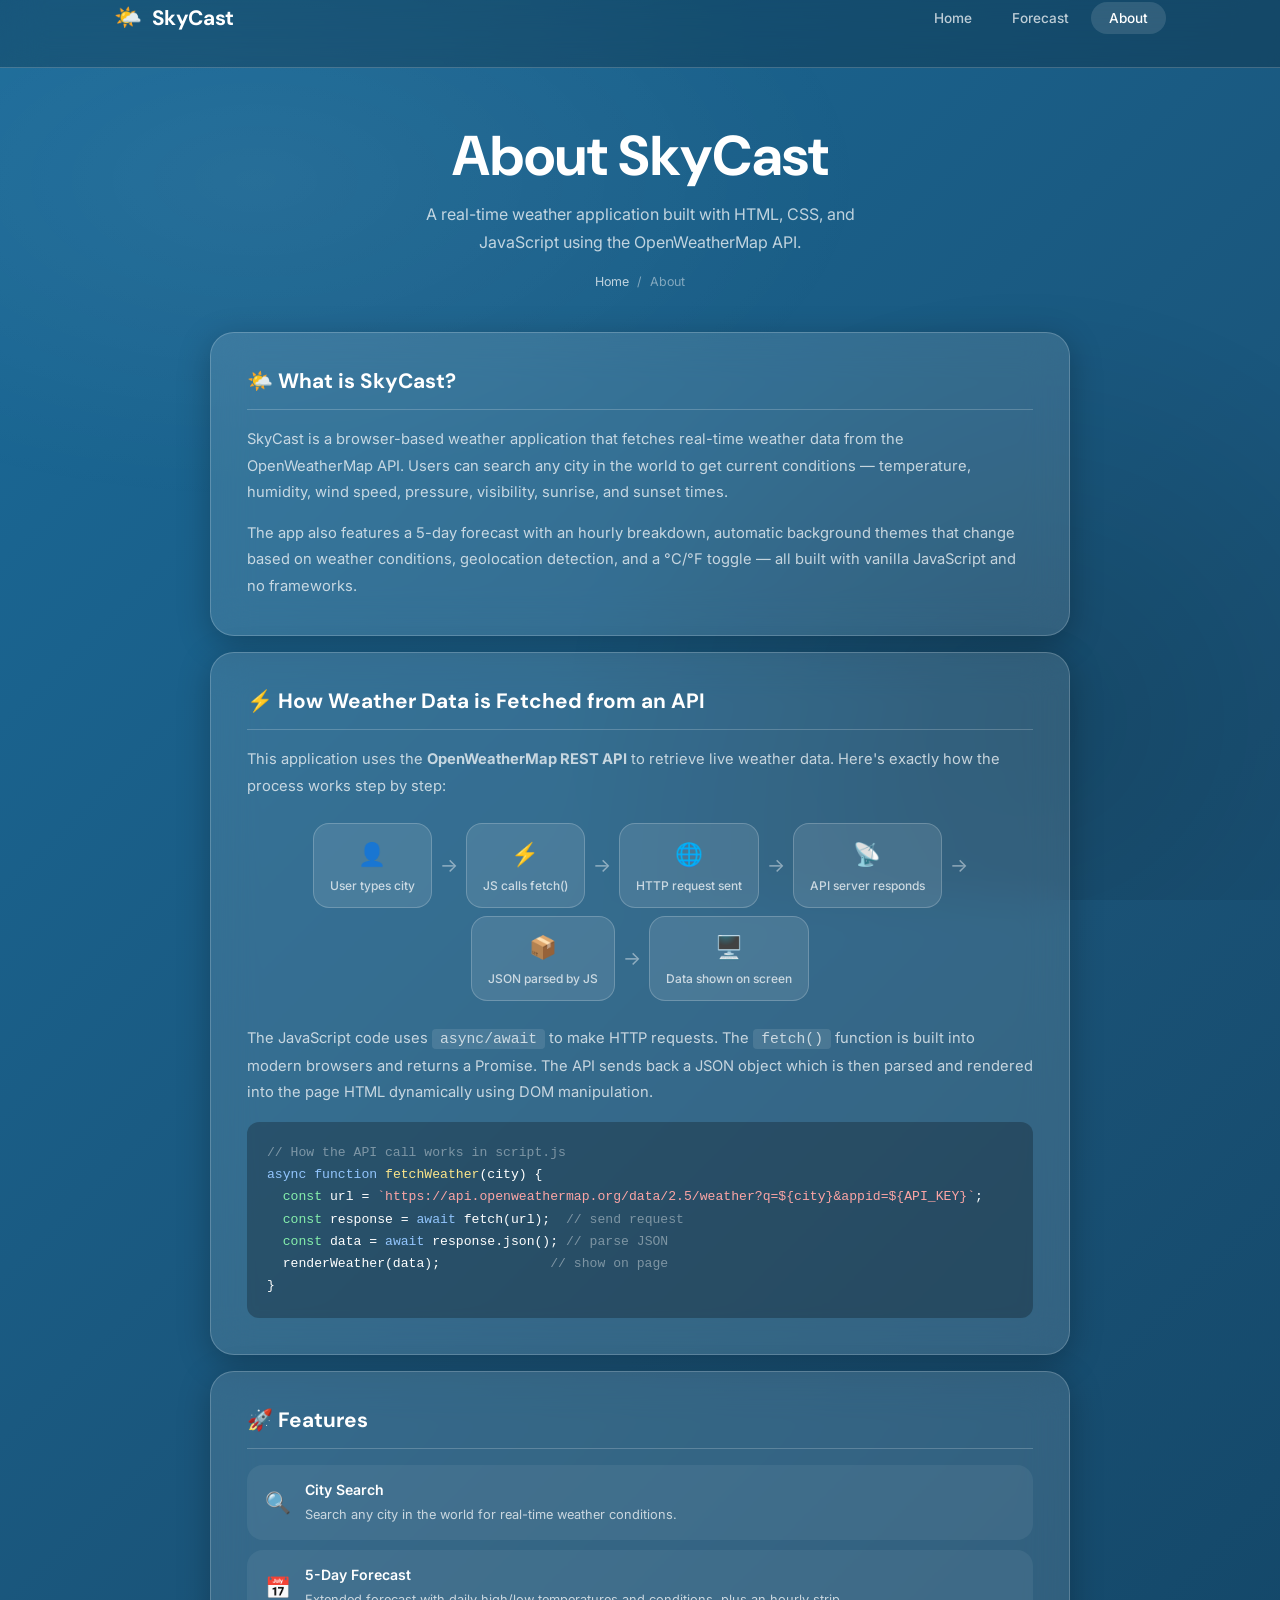
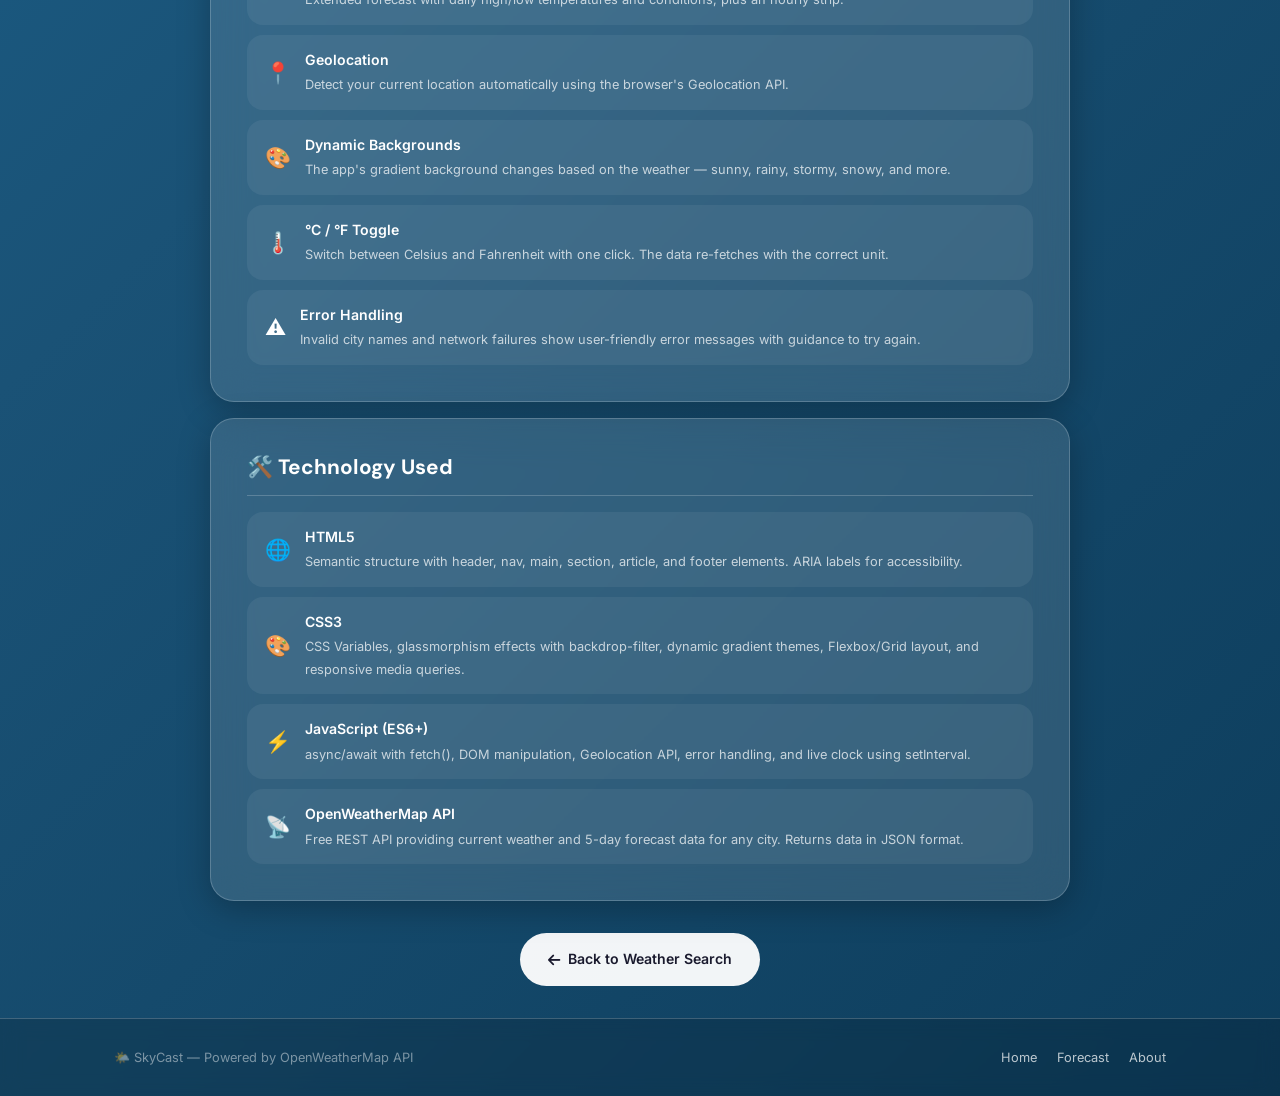
==== about.html @ 4e1eb20d "Add complete Weather App project with API integration Add complete Weather App project with API inte" ====
<!DOCTYPE html>
<html lang="en">
<head>
  <meta charset="UTF-8" /><meta name="viewport" content="width=device-width, initial-scale=1.0" />
  <title>About — SkyCast</title>
  <link rel="preconnect" href="https://fonts.googleapis.com" /><link rel="preconnect" href="https://fonts.gstatic.com" crossorigin />
  <link href="https://fonts.googleapis.com/css2?family=DM+Sans:wght@300;400;500;600;700&family=Inter:wght@300;400;500;600&display=swap" rel="stylesheet" />
  <link rel="stylesheet" href="https://cdnjs.cloudflare.com/ajax/libs/font-awesome/6.5.0/css/all.min.css" />
  <link rel="stylesheet" href="css/style.css" />
</head>
<body>
  <nav class="navbar">
    <div class="container-wide"><div class="nav-inner">
      <a href="index.html" class="nav-logo"><span class="nav-logo-icon">🌤️</span> SkyCast</a>
      <ul class="nav-links">
        <li><a href="index.html">Home</a></li>
        <li><a href="forecast.html">Forecast</a></li>
        <li><a href="about.html" class="active">About</a></li>
      </ul>
      <div class="hamburger" id="hamburger" onclick="toggleMenu()"><span></span><span></span><span></span></div>
    </div></div>
  </nav>
  <div class="mobile-menu" id="mobileMenu">
    <a href="index.html" onclick="toggleMenu()">Home</a>
    <a href="forecast.html" onclick="toggleMenu()">Forecast</a>
    <a href="about.html" class="active" onclick="toggleMenu()">About</a>
  </div>

  <main>
    <div class="container">

      <header class="page-header">
        <h1>About SkyCast</h1>
        <p>A real-time weather application built with HTML, CSS, and JavaScript using the OpenWeatherMap API.</p>
        <nav class="breadcrumb">
          <a href="index.html">Home</a><span>/</span><span>About</span>
        </nav>
      </header>

      <!-- What is SkyCast -->
      <article class="about-card glass">
        <h2>🌤️ What is SkyCast?</h2>
        <p>SkyCast is a browser-based weather application that fetches real-time weather data from the OpenWeatherMap API. Users can search any city in the world to get current conditions — temperature, humidity, wind speed, pressure, visibility, sunrise, and sunset times.</p>
        <p>The app also features a 5-day forecast with an hourly breakdown, automatic background themes that change based on weather conditions, geolocation detection, and a °C/°F toggle — all built with vanilla JavaScript and no frameworks.</p>
      </article>

      <!-- How the API works -->
      <article class="about-card glass">
        <h2>⚡ How Weather Data is Fetched from an API</h2>
        <p>This application uses the <strong>OpenWeatherMap REST API</strong> to retrieve live weather data. Here's exactly how the process works step by step:</p>

        <!-- Visual API flow -->
        <div class="api-flow">
          <div class="flow-step">
            <span class="flow-step-icon">👤</span>
            <span class="flow-step-label">User types city</span>
          </div>
          <span class="flow-arrow">→</span>
          <div class="flow-step">
            <span class="flow-step-icon">⚡</span>
            <span class="flow-step-label">JS calls fetch()</span>
          </div>
          <span class="flow-arrow">→</span>
          <div class="flow-step">
            <span class="flow-step-icon">🌐</span>
            <span class="flow-step-label">HTTP request sent</span>
          </div>
          <span class="flow-arrow">→</span>
          <div class="flow-step">
            <span class="flow-step-icon">📡</span>
            <span class="flow-step-label">API server responds</span>
          </div>
          <span class="flow-arrow">→</span>
          <div class="flow-step">
            <span class="flow-step-icon">📦</span>
            <span class="flow-step-label">JSON parsed by JS</span>
          </div>
          <span class="flow-arrow">→</span>
          <div class="flow-step">
            <span class="flow-step-icon">🖥️</span>
            <span class="flow-step-label">Data shown on screen</span>
          </div>
        </div>

        <p>The JavaScript code uses <code style="background:rgba(255,255,255,0.1);padding:2px 8px;border-radius:4px;font-family:monospace;">async/await</code> to make HTTP requests. The <code style="background:rgba(255,255,255,0.1);padding:2px 8px;border-radius:4px;font-family:monospace;">fetch()</code> function is built into modern browsers and returns a Promise. The API sends back a JSON object which is then parsed and rendered into the page HTML dynamically using DOM manipulation.</p>

        <!-- Code example -->
        <div style="background:rgba(0,0,0,0.25);border-radius:12px;padding:20px;margin-top:16px;font-family:monospace;font-size:0.82rem;line-height:1.7;overflow-x:auto;">
          <span style="color:rgba(255,255,255,0.4);">// How the API call works in script.js</span><br/>
          <span style="color:#93c5fd;">async function</span> <span style="color:#fde68a;">fetchWeather</span>(city) {<br/>
          &nbsp;&nbsp;<span style="color:#86efac;">const</span> url = <span style="color:#fca5a5;">`https://api.openweathermap.org/data/2.5/weather?q=${city}&appid=${API_KEY}`</span>;<br/>
          &nbsp;&nbsp;<span style="color:#86efac;">const</span> response = <span style="color:#93c5fd;">await</span> fetch(url);&nbsp;&nbsp;<span style="color:rgba(255,255,255,0.4);">// send request</span><br/>
          &nbsp;&nbsp;<span style="color:#86efac;">const</span> data = <span style="color:#93c5fd;">await</span> response.json();&nbsp;<span style="color:rgba(255,255,255,0.4);">// parse JSON</span><br/>
          &nbsp;&nbsp;renderWeather(data);&nbsp;&nbsp;&nbsp;&nbsp;&nbsp;&nbsp;&nbsp;&nbsp;&nbsp;&nbsp;&nbsp;&nbsp;&nbsp;&nbsp;<span style="color:rgba(255,255,255,0.4);">// show on page</span><br/>
          }
        </div>
      </article>

      <!-- Features -->
      <article class="about-card glass">
        <h2>🚀 Features</h2>
        <div class="tech-list">
          <div class="tech-item">
            <span class="tech-item-icon">🔍</span>
            <div>
              <span class="tech-item-name">City Search</span>
              <span class="tech-item-desc">Search any city in the world for real-time weather conditions.</span>
            </div>
          </div>
          <div class="tech-item">
            <span class="tech-item-icon">📅</span>
            <div>
              <span class="tech-item-name">5-Day Forecast</span>
              <span class="tech-item-desc">Extended forecast with daily high/low temperatures and conditions, plus an hourly strip.</span>
            </div>
          </div>
          <div class="tech-item">
            <span class="tech-item-icon">📍</span>
            <div>
              <span class="tech-item-name">Geolocation</span>
              <span class="tech-item-desc">Detect your current location automatically using the browser's Geolocation API.</span>
            </div>
          </div>
          <div class="tech-item">
            <span class="tech-item-icon">🎨</span>
            <div>
              <span class="tech-item-name">Dynamic Backgrounds</span>
              <span class="tech-item-desc">The app's gradient background changes based on the weather — sunny, rainy, stormy, snowy, and more.</span>
            </div>
          </div>
          <div class="tech-item">
            <span class="tech-item-icon">🌡️</span>
            <div>
              <span class="tech-item-name">°C / °F Toggle</span>
              <span class="tech-item-desc">Switch between Celsius and Fahrenheit with one click. The data re-fetches with the correct unit.</span>
            </div>
          </div>
          <div class="tech-item">
            <span class="tech-item-icon">⚠️</span>
            <div>
              <span class="tech-item-name">Error Handling</span>
              <span class="tech-item-desc">Invalid city names and network failures show user-friendly error messages with guidance to try again.</span>
            </div>
          </div>
        </div>
      </article>

      <!-- Tech stack -->
      <article class="about-card glass">
        <h2>🛠️ Technology Used</h2>
        <div class="tech-list">
          <div class="tech-item">
            <span class="tech-item-icon">🌐</span>
            <div>
              <span class="tech-item-name">HTML5</span>
              <span class="tech-item-desc">Semantic structure with header, nav, main, section, article, and footer elements. ARIA labels for accessibility.</span>
            </div>
          </div>
          <div class="tech-item">
            <span class="tech-item-icon">🎨</span>
            <div>
              <span class="tech-item-name">CSS3</span>
              <span class="tech-item-desc">CSS Variables, glassmorphism effects with backdrop-filter, dynamic gradient themes, Flexbox/Grid layout, and responsive media queries.</span>
            </div>
          </div>
          <div class="tech-item">
            <span class="tech-item-icon">⚡</span>
            <div>
              <span class="tech-item-name">JavaScript (ES6+)</span>
              <span class="tech-item-desc">async/await with fetch(), DOM manipulation, Geolocation API, error handling, and live clock using setInterval.</span>
            </div>
          </div>
          <div class="tech-item">
            <span class="tech-item-icon">📡</span>
            <div>
              <span class="tech-item-name">OpenWeatherMap API</span>
              <span class="tech-item-desc">Free REST API providing current weather and 5-day forecast data for any city. Returns data in JSON format.</span>
            </div>
          </div>
        </div>
      </article>

      <div style="text-align:center; padding:16px 0 32px;">
        <a href="index.html" class="btn-search" style="display:inline-flex; text-decoration:none;">
          <i class="fas fa-arrow-left"></i> Back to Weather Search
        </a>
      </div>

    </div>
  </main>

  <footer>
    <div class="container-wide">
      <div class="footer-inner">
        <p>🌤️ SkyCast — Powered by OpenWeatherMap API</p>
        <div class="footer-links">
          <a href="index.html">Home</a><a href="forecast.html">Forecast</a><a href="about.html">About</a>
        </div>
      </div>
    </div>
  </footer>
  <script src="js/script.js"></script>
</body>
</html>
---- css/style.css ----
/* ============================================
   SKYCAST — Weather App Stylesheet
   Technology: HTML5 & CSS3
   Design: Dynamic glassmorphism —
           background shifts by weather condition
   ============================================ */

/* Google Fonts */
@import url('https://fonts.googleapis.com/css2?family=Inter:wght@300;400;500;600&family=Clash+Display:wght@500;600;700&display=swap');
/* Fallback if Clash Display isn't available */
@import url('https://fonts.googleapis.com/css2?family=DM+Sans:wght@300;400;500;600;700&family=Inter:wght@300;400;500;600&display=swap');

/* ============================================
   CSS Variables — Default (Clear / Day)
   ============================================ */
:root {
  /* Background gradient — changes per weather */
  --bg-from:  #1a6b9a;
  --bg-to:    #0d3d5c;
  --bg-mid:   #1a5276;

  /* Glass card surfaces */
  --glass-bg:      rgba(255,255,255,0.12);
  --glass-bg-2:    rgba(255,255,255,0.08);
  --glass-border:  rgba(255,255,255,0.2);
  --glass-shadow:  rgba(0,0,0,0.25);

  /* Text */
  --text:          #ffffff;
  --text-muted:    rgba(255,255,255,0.72);
  --text-dim:      rgba(255,255,255,0.45);

  /* Accent */
  --accent:        rgba(255,255,255,0.9);

  /* Fonts */
  --font-display: 'DM Sans', sans-serif;
  --font-body:    'Inter', sans-serif;

  /* Layout */
  --radius-sm:  8px;
  --radius-md:  16px;
  --radius-lg:  24px;
  --radius-xl:  32px;
  --transition: 0.4s ease;
  --nav-height: 68px;
  --container:  900px;
}

/* ============================================
   WEATHER CONDITION THEMES
   Applied to <body> via JavaScript
   ============================================ */

/* Sunny / Clear Day */
body.weather-clear-day {
  --bg-from: #f7971e;
  --bg-mid:  #e8650a;
  --bg-to:   #c0392b;
}

/* Clear Night */
body.weather-clear-night {
  --bg-from: #1a1a2e;
  --bg-mid:  #16213e;
  --bg-to:   #0f3460;
}

/* Cloudy / Overcast */
body.weather-clouds {
  --bg-from: #4a5568;
  --bg-mid:  #374151;
  --bg-to:   #1f2937;
}

/* Rainy / Drizzle */
body.weather-rain {
  --bg-from: #1e3c72;
  --bg-mid:  #2a5298;
  --bg-to:   #0d2137;
}

/* Thunderstorm */
body.weather-thunderstorm {
  --bg-from: #1a1a2e;
  --bg-mid:  #2d1b69;
  --bg-to:   #0a0a14;
}

/* Snow */
body.weather-snow {
  --bg-from: #8ec5fc;
  --bg-mid:  #a8d8f0;
  --bg-to:   #5a9fd4;
}

/* Haze / Mist / Fog */
body.weather-haze {
  --bg-from: #6b7280;
  --bg-mid:  #9ca3af;
  --bg-to:   #4b5563;
}

/* ============================================
   Reset & Base
   ============================================ */
*, *::before, *::after { margin: 0; padding: 0; box-sizing: border-box; }
html { scroll-behavior: smooth; }

body {
  font-family: var(--font-body);
  min-height: 100vh;
  background: linear-gradient(
    135deg,
    var(--bg-from) 0%,
    var(--bg-mid)  50%,
    var(--bg-to)   100%
  );
  color: var(--text);
  line-height: 1.6;
  overflow-x: hidden;
  /* Smooth transition when weather theme changes */
  transition:
    background 0.8s ease,
    --bg-from 0.8s ease,
    --bg-to 0.8s ease;
}

/* Subtle animated gradient overlay */
body::before {
  content: '';
  position: fixed;
  inset: 0;
  background:
    radial-gradient(ellipse 80% 60% at 20% 20%, rgba(255,255,255,0.06) 0%, transparent 60%),
    radial-gradient(ellipse 60% 80% at 80% 80%, rgba(0,0,0,0.15) 0%, transparent 60%);
  pointer-events: none;
  z-index: 0;
}

a  { text-decoration: none; color: inherit; transition: color var(--transition); }
img { max-width: 100%; display: block; }
ul  { list-style: none; }
button, input { font-family: var(--font-body); }
button { cursor: pointer; }

h1, h2, h3 { font-family: var(--font-display); font-weight: 700; line-height: 1.15; }
h1 { font-size: clamp(2rem, 5vw, 3.5rem); }
h2 { font-size: clamp(1.4rem, 3vw, 2rem); }
h3 { font-size: 1.1rem; }
p  { color: var(--text-muted); line-height: 1.75; }

/* ============================================
   Glass Card Mixin (reused everywhere)
   ============================================ */
.glass {
  background: var(--glass-bg);
  border: 1px solid var(--glass-border);
  border-radius: var(--radius-lg);
  backdrop-filter: blur(20px);
  -webkit-backdrop-filter: blur(20px);
  box-shadow: 0 8px 32px var(--glass-shadow);
  transition: background var(--transition), border-color var(--transition);
}

.glass-2 {
  background: var(--glass-bg-2);
  border: 1px solid rgba(255,255,255,0.1);
  border-radius: var(--radius-md);
  backdrop-filter: blur(12px);
  -webkit-backdrop-filter: blur(12px);
}

/* ============================================
   Layout
   ============================================ */
.container { max-width: var(--container); margin: 0 auto; padding: 0 20px; position: relative; z-index: 1; }
.container-wide { max-width: 1100px; margin: 0 auto; padding: 0 24px; position: relative; z-index: 1; }

/* ============================================
   Navigation
   ============================================ */
.navbar {
  position: sticky;
  top: 0;
  height: var(--nav-height);
  background: rgba(0,0,0,0.2);
  border-bottom: 1px solid var(--glass-border);
  backdrop-filter: blur(20px);
  -webkit-backdrop-filter: blur(20px);
  z-index: 100;
  transition: background var(--transition);
}

.nav-inner {
  display: flex;
  align-items: center;
  justify-content: space-between;
  height: 100%;
}

.nav-logo {
  display: flex;
  align-items: center;
  gap: 10px;
  font-family: var(--font-display);
  font-size: 1.3rem;
  font-weight: 700;
  color: var(--text);
  letter-spacing: -0.02em;
}

.nav-logo-icon {
  font-size: 1.4rem;
}

.nav-links {
  display: flex;
  align-items: center;
  gap: 4px;
}

.nav-links a {
  padding: 8px 18px;
  border-radius: 100px;
  font-size: 0.85rem;
  font-weight: 500;
  color: var(--text-muted);
  transition: all 0.25s ease;
}

.nav-links a:hover,
.nav-links a.active {
  background: var(--glass-bg);
  color: var(--text);
}

/* Hamburger */
.hamburger { display: none; flex-direction: column; gap: 5px; cursor: pointer; padding: 4px; }
.hamburger span { display: block; width: 22px; height: 2px; background: var(--text); border-radius: 2px; transition: all 0.25s ease; }
.hamburger.open span:nth-child(1) { transform: translateY(7px) rotate(45deg); }
.hamburger.open span:nth-child(2) { opacity: 0; }
.hamburger.open span:nth-child(3) { transform: translateY(-7px) rotate(-45deg); }

/* Mobile Menu */
.mobile-menu {
  display: none;
  position: fixed;
  top: var(--nav-height); left: 0; right: 0;
  background: rgba(0,0,0,0.5);
  backdrop-filter: blur(20px);
  padding: 16px 20px;
  z-index: 99;
  flex-direction: column;
  gap: 4px;
  border-bottom: 1px solid var(--glass-border);
}
.mobile-menu.open { display: flex; }
.mobile-menu a {
  display: block;
  padding: 12px 16px;
  border-radius: var(--radius-sm);
  font-size: 0.9rem;
  font-weight: 500;
  color: var(--text-muted);
  transition: all 0.25s ease;
}
.mobile-menu a:hover, .mobile-menu a.active {
  background: var(--glass-bg);
  color: var(--text);
}

/* ============================================
   Hero / Search Section
   ============================================ */
.hero {
  padding: 64px 0 48px;
  text-align: center;
}

.hero-eyebrow {
  display: inline-flex;
  align-items: center;
  gap: 8px;
  background: var(--glass-bg-2);
  border: 1px solid var(--glass-border);
  border-radius: 100px;
  padding: 6px 16px;
  font-size: 0.75rem;
  font-weight: 500;
  letter-spacing: 0.12em;
  text-transform: uppercase;
  color: var(--text-muted);
  margin-bottom: 24px;
}

.hero h1 { color: var(--text); margin-bottom: 12px; }
.hero p   { font-size: 1rem; max-width: 440px; margin: 0 auto 40px; }

/* Date / Time display */
.datetime-display {
  display: inline-flex;
  align-items: center;
  gap: 12px;
  background: var(--glass-bg-2);
  border: 1px solid var(--glass-border);
  border-radius: 100px;
  padding: 8px 20px;
  font-size: 0.85rem;
  color: var(--text-muted);
  margin-bottom: 40px;
}

.datetime-display .time {
  font-weight: 600;
  color: var(--text);
  font-size: 0.9rem;
}

.datetime-display .sep {
  opacity: 0.3;
}

/* ============================================
   Search Bar
   ============================================ */
.search-bar {
  display: flex;
  gap: 10px;
  max-width: 560px;
  margin: 0 auto 16px;
}

.search-input {
  flex: 1;
  padding: 15px 22px;
  background: var(--glass-bg);
  border: 1px solid var(--glass-border);
  border-radius: var(--radius-xl);
  font-size: 0.95rem;
  color: var(--text);
  outline: none;
  backdrop-filter: blur(12px);
  transition: all 0.25s ease;
}

.search-input::placeholder { color: var(--text-dim); }

.search-input:focus {
  border-color: rgba(255,255,255,0.5);
  background: rgba(255,255,255,0.18);
  box-shadow: 0 0 0 3px rgba(255,255,255,0.1);
}

.btn-search {
  padding: 15px 28px;
  background: rgba(255,255,255,0.95);
  color: #1a1a2e;
  border: none;
  border-radius: var(--radius-xl);
  font-size: 0.88rem;
  font-weight: 600;
  display: flex;
  align-items: center;
  gap: 8px;
  transition: all 0.25s ease;
  white-space: nowrap;
}

.btn-search:hover {
  background: #fff;
  transform: translateY(-1px);
  box-shadow: 0 6px 20px rgba(0,0,0,0.2);
}

.btn-search:active { transform: translateY(0); }

/* Geolocation button */
.btn-geo {
  padding: 15px 18px;
  background: var(--glass-bg);
  border: 1px solid var(--glass-border);
  border-radius: var(--radius-xl);
  color: var(--text);
  font-size: 1rem;
  display: flex;
  align-items: center;
  justify-content: center;
  transition: all 0.25s ease;
}

.btn-geo:hover {
  background: rgba(255,255,255,0.2);
  transform: translateY(-1px);
}

/* °C / °F toggle */
.unit-toggle {
  display: inline-flex;
  align-items: center;
  background: var(--glass-bg-2);
  border: 1px solid var(--glass-border);
  border-radius: 100px;
  padding: 4px;
  gap: 2px;
  margin: 0 auto;
}

.unit-btn {
  padding: 7px 18px;
  border: none;
  border-radius: 100px;
  font-size: 0.82rem;
  font-weight: 600;
  background: transparent;
  color: var(--text-muted);
  transition: all 0.25s ease;
}

.unit-btn.active {
  background: rgba(255,255,255,0.95);
  color: #1a1a2e;
}

/* ============================================
   Loading Spinner
   ============================================ */
.loading-state {
  display: none;
  text-align: center;
  padding: 48px 0;
}

.loading-state.visible { display: block; }

.spinner {
  width: 48px; height: 48px;
  border: 3px solid rgba(255,255,255,0.2);
  border-top-color: #fff;
  border-radius: 50%;
  animation: spin 0.8s linear infinite;
  margin: 0 auto 20px;
}

@keyframes spin { to { transform: rotate(360deg); } }

.loading-state p { font-size: 0.9rem; color: var(--text-muted); }

/* ============================================
   Error State
   ============================================ */
.error-state {
  display: none;
  text-align: center;
  padding: 32px 24px;
  max-width: 420px;
  margin: 0 auto;
}

.error-state.visible { display: block; }

.error-icon { font-size: 2.5rem; margin-bottom: 16px; }
.error-state h3 { font-size: 1.1rem; margin-bottom: 8px; }
.error-state p  { font-size: 0.88rem; }

/* ============================================
   Main Weather Card
   ============================================ */
.weather-result {
  display: none;
  max-width: 680px;
  margin: 0 auto;
  padding-bottom: 64px;
}

.weather-result.visible { display: block; }

/* Main card */
.weather-main-card {
  padding: 36px;
  margin-bottom: 16px;
  text-align: center;
  position: relative;
  overflow: hidden;
}

/* Decorative circle behind icon */
.weather-main-card::before {
  content: '';
  position: absolute;
  top: -60px; right: -60px;
  width: 220px; height: 220px;
  background: rgba(255,255,255,0.05);
  border-radius: 50%;
}

.weather-icon-large {
  font-size: 5rem;
  line-height: 1;
  margin-bottom: 8px;
  display: block;
  /* Gentle float animation */
  animation: float 4s ease-in-out infinite;
}

@keyframes float {
  0%, 100% { transform: translateY(0); }
  50%       { transform: translateY(-8px); }
}

.weather-city {
  font-family: var(--font-display);
  font-size: clamp(1.6rem, 4vw, 2.2rem);
  font-weight: 700;
  color: var(--text);
  margin-bottom: 4px;
}

.weather-country {
  font-size: 0.88rem;
  color: var(--text-muted);
  margin-bottom: 16px;
}

.weather-temp {
  font-family: var(--font-display);
  font-size: clamp(4rem, 10vw, 6rem);
  font-weight: 700;
  color: var(--text);
  line-height: 1;
  margin-bottom: 8px;
  letter-spacing: -0.04em;
}

.weather-temp sup {
  font-size: 0.4em;
  vertical-align: super;
  font-weight: 400;
  opacity: 0.7;
}

.weather-desc {
  font-size: 1rem;
  font-weight: 500;
  color: var(--text-muted);
  text-transform: capitalize;
  margin-bottom: 4px;
}

.weather-feels {
  font-size: 0.83rem;
  color: var(--text-dim);
}

/* Stats row — humidity, wind, visibility etc. */
.weather-stats {
  display: grid;
  grid-template-columns: repeat(4, 1fr);
  gap: 10px;
  margin-top: 28px;
}

.weather-stat {
  padding: 16px 12px;
  text-align: center;
  border-radius: var(--radius-md);
  background: rgba(255,255,255,0.08);
  border: 1px solid rgba(255,255,255,0.1);
}

.weather-stat-icon { font-size: 1.2rem; margin-bottom: 6px; display: block; }
.weather-stat-val  { font-family: var(--font-display); font-size: 1.1rem; font-weight: 700; color: var(--text); display: block; }
.weather-stat-label { font-size: 0.7rem; color: var(--text-dim); text-transform: uppercase; letter-spacing: 0.08em; display: block; margin-top: 2px; }

/* Sunrise / Sunset row */
.sun-row {
  display: grid;
  grid-template-columns: 1fr 1fr;
  gap: 10px;
  margin-top: 10px;
}

.sun-card {
  padding: 16px;
  display: flex;
  align-items: center;
  gap: 12px;
}

.sun-icon { font-size: 1.6rem; }
.sun-label { font-size: 0.72rem; color: var(--text-dim); text-transform: uppercase; letter-spacing: 0.08em; display: block; margin-bottom: 2px; }
.sun-val   { font-family: var(--font-display); font-size: 1.05rem; font-weight: 700; color: var(--text); }

/* ============================================
   Forecast Page — Day Cards
   ============================================ */
.forecast-section { padding: 48px 0 80px; }

.page-header {
  text-align: center;
  padding: 56px 0 40px;
}
.page-header h1 { color: var(--text); margin-bottom: 12px; }
.page-header p  { max-width: 480px; margin: 0 auto; }

.forecast-search {
  max-width: 500px;
  margin: 0 auto 48px;
  display: flex;
  gap: 10px;
}

/* Forecast grid */
.forecast-grid {
  display: grid;
  grid-template-columns: repeat(5, 1fr);
  gap: 14px;
  margin-bottom: 24px;
}

.forecast-card {
  padding: 24px 16px;
  text-align: center;
  transition: transform 0.25s ease, background 0.25s ease;
}

.forecast-card:hover {
  transform: translateY(-4px);
  background: rgba(255,255,255,0.18);
}

.forecast-card.today {
  border-color: rgba(255,255,255,0.4);
  background: rgba(255,255,255,0.18);
}

.forecast-day   { font-size: 0.78rem; font-weight: 600; letter-spacing: 0.1em; text-transform: uppercase; color: var(--text-muted); margin-bottom: 4px; display: block; }
.forecast-date  { font-size: 0.72rem; color: var(--text-dim); margin-bottom: 14px; display: block; }
.forecast-icon  { font-size: 2.4rem; margin-bottom: 12px; display: block; }
.forecast-temp  { font-family: var(--font-display); font-size: 1.5rem; font-weight: 700; color: var(--text); display: block; margin-bottom: 2px; }
.forecast-low   { font-size: 0.82rem; color: var(--text-dim); display: block; margin-bottom: 8px; }
.forecast-desc  { font-size: 0.72rem; color: var(--text-muted); text-transform: capitalize; display: block; }

/* Hourly row below forecast grid */
.hourly-section-title {
  font-size: 0.75rem;
  font-weight: 600;
  letter-spacing: 0.14em;
  text-transform: uppercase;
  color: var(--text-muted);
  margin-bottom: 14px;
}

.hourly-row {
  display: flex;
  gap: 10px;
  overflow-x: auto;
  padding-bottom: 8px;
  scrollbar-width: none;
}
.hourly-row::-webkit-scrollbar { display: none; }

.hourly-card {
  flex-shrink: 0;
  padding: 14px 16px;
  text-align: center;
  min-width: 80px;
}

.hourly-time { font-size: 0.72rem; color: var(--text-dim); display: block; margin-bottom: 8px; }
.hourly-icon { font-size: 1.4rem; display: block; margin-bottom: 8px; }
.hourly-temp { font-family: var(--font-display); font-size: 0.95rem; font-weight: 700; color: var(--text); display: block; }

/* ============================================
   About Page
   ============================================ */
.about-section { padding: 48px 0 80px; }

.about-card {
  padding: 36px;
  margin-bottom: 16px;
}

.about-card h2 {
  font-size: 1.3rem;
  color: var(--text);
  margin-bottom: 16px;
  padding-bottom: 16px;
  border-bottom: 1px solid var(--glass-border);
}

.about-card p {
  font-size: 0.92rem;
  line-height: 1.8;
  margin-bottom: 14px;
}
.about-card p:last-child { margin-bottom: 0; }

/* API flow diagram */
.api-flow {
  display: flex;
  align-items: center;
  justify-content: center;
  gap: 8px;
  flex-wrap: wrap;
  margin: 24px 0;
}

.flow-step {
  background: rgba(255,255,255,0.1);
  border: 1px solid var(--glass-border);
  border-radius: var(--radius-md);
  padding: 12px 16px;
  text-align: center;
  min-width: 110px;
}

.flow-step-icon { font-size: 1.4rem; display: block; margin-bottom: 4px; }
.flow-step-label { font-size: 0.75rem; font-weight: 500; color: var(--text-muted); display: block; }

.flow-arrow { font-size: 1.2rem; color: var(--text-dim); }

/* Tech list */
.tech-list {
  display: flex;
  flex-direction: column;
  gap: 10px;
  margin-top: 16px;
}

.tech-item {
  display: flex;
  align-items: center;
  gap: 14px;
  padding: 14px 18px;
  background: rgba(255,255,255,0.06);
  border-radius: var(--radius-md);
  font-size: 0.88rem;
}

.tech-item-icon { font-size: 1.3rem; }
.tech-item-name { font-weight: 600; color: var(--text); display: block; margin-bottom: 2px; }
.tech-item-desc { font-size: 0.8rem; color: var(--text-muted); }

/* ============================================
   Empty/No Search State
   ============================================ */
.no-search-state {
  text-align: center;
  padding: 48px 24px;
  display: none;
}
.no-search-state.visible { display: block; }
.no-search-icon { font-size: 3rem; margin-bottom: 16px; opacity: 0.5; }
.no-search-state h3 { font-size: 1.1rem; margin-bottom: 8px; }
.no-search-state p  { font-size: 0.88rem; }

/* ============================================
   Footer
   ============================================ */
footer {
  border-top: 1px solid var(--glass-border);
  padding: 28px 0;
  background: rgba(0,0,0,0.15);
  backdrop-filter: blur(10px);
}

.footer-inner {
  display: flex;
  align-items: center;
  justify-content: space-between;
  gap: 16px;
  flex-wrap: wrap;
}

.footer-inner p { font-size: 0.8rem; color: var(--text-dim); }
.footer-links { display: flex; gap: 20px; }
.footer-links a { font-size: 0.8rem; color: var(--text-muted); transition: color 0.25s ease; }
.footer-links a:hover { color: var(--text); }

/* ============================================
   Breadcrumb
   ============================================ */
.breadcrumb {
  display: flex;
  align-items: center;
  justify-content: center;
  gap: 8px;
  font-size: 0.78rem;
  color: var(--text-dim);
  margin-top: 16px;
}
.breadcrumb a { color: var(--text-muted); transition: color 0.25s ease; }
.breadcrumb a:hover { color: var(--text); }

/* ============================================
   Animations
   ============================================ */
@keyframes fadeInUp {
  from { opacity: 0; transform: translateY(18px); }
  to   { opacity: 1; transform: translateY(0); }
}

.weather-result.visible { animation: fadeInUp 0.5s ease both; }

/* ============================================
   Responsive Design
   ============================================ */
@media (max-width: 768px) {
  :root { --nav-height: 60px; }
  .nav-links { display: none; }
  .hamburger { display: flex; }

  .weather-stats { grid-template-columns: repeat(2, 1fr); }
  .forecast-grid { grid-template-columns: repeat(3, 1fr); }
  .sun-row { grid-template-columns: 1fr; }

  .search-bar { flex-wrap: wrap; }
  .btn-search { flex: 1; justify-content: center; }
  .btn-geo { width: 52px; }

  .about-card { padding: 24px 20px; }
  .footer-inner { flex-direction: column; text-align: center; }
}

@media (max-width: 480px) {
  .forecast-grid { grid-template-columns: repeat(2, 1fr); }
  .weather-stats { grid-template-columns: repeat(2, 1fr); }
  .hero { padding: 40px 0 32px; }
  .api-flow { flex-direction: column; }
  .flow-arrow { transform: rotate(90deg); }
}
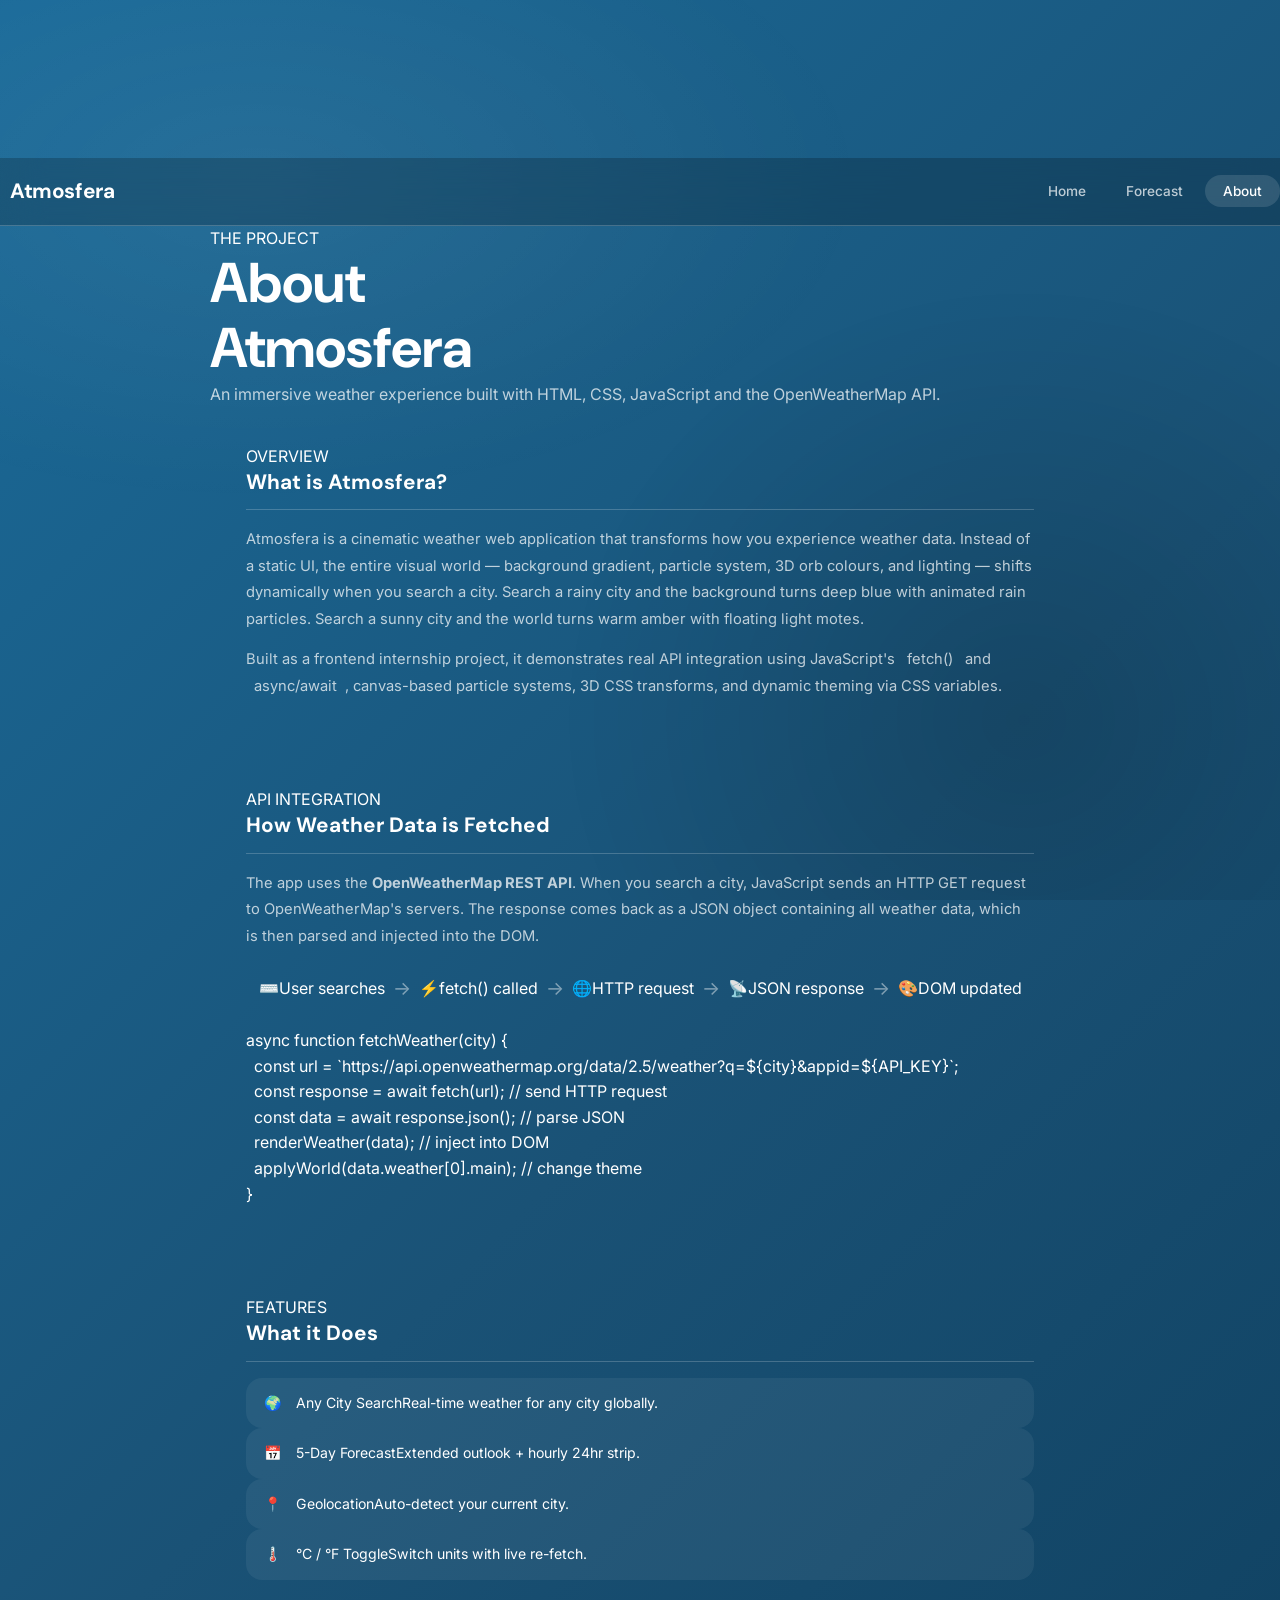
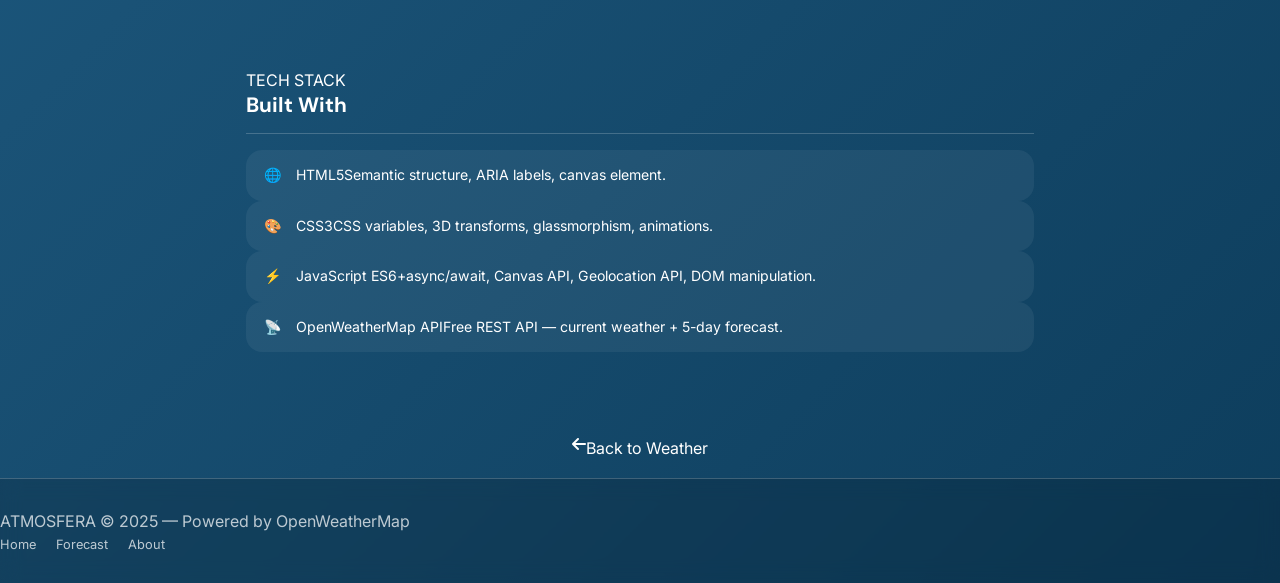
==== commit da47c24b: "Revise About page for Atmosfera branding" ====
--- a/about.html
+++ b/about.html
@@ -1,204 +1,132 @@
 <!DOCTYPE html>
 <html lang="en">
 <head>
-  <meta charset="UTF-8" /><meta name="viewport" content="width=device-width, initial-scale=1.0" />
-  <title>About — SkyCast</title>
-  <link rel="preconnect" href="https://fonts.googleapis.com" /><link rel="preconnect" href="https://fonts.gstatic.com" crossorigin />
-  <link href="https://fonts.googleapis.com/css2?family=DM+Sans:wght@300;400;500;600;700&family=Inter:wght@300;400;500;600&display=swap" rel="stylesheet" />
-  <link rel="stylesheet" href="https://cdnjs.cloudflare.com/ajax/libs/font-awesome/6.5.0/css/all.min.css" />
-  <link rel="stylesheet" href="css/style.css" />
+  <meta charset="UTF-8"/><meta name="viewport" content="width=device-width, initial-scale=1.0"/>
+  <title>About — Atmosfera</title>
+  <link rel="preconnect" href="https://fonts.googleapis.com"/><link rel="preconnect" href="https://fonts.gstatic.com" crossorigin/>
+  <link href="https://fonts.googleapis.com/css2?family=Syne:wght@400;500;600;700;800&family=Syne+Mono&family=Manrope:wght@300;400;500;600&display=swap" rel="stylesheet"/>
+  <link rel="stylesheet" href="https://cdnjs.cloudflare.com/ajax/libs/font-awesome/6.5.0/css/all.min.css"/>
+  <link rel="stylesheet" href="css/style.css"/>
 </head>
 <body>
+  <div class="cursor" id="cursor"></div>
+  <div class="cursor-trail" id="cursorTrail"></div>
+  <div class="bg-world"><div class="bg-layer bg-layer-1"></div><div class="bg-layer bg-layer-2"></div></div>
+  <div class="bg-noise"></div>
+  <canvas id="particle-canvas"></canvas>
+
   <nav class="navbar">
-    <div class="container-wide"><div class="nav-inner">
-      <a href="index.html" class="nav-logo"><span class="nav-logo-icon">🌤️</span> SkyCast</a>
+    <div class="nav-inner">
+      <a href="index.html" class="nav-logo"><div class="nav-logo-dot"></div>Atmosfera</a>
       <ul class="nav-links">
         <li><a href="index.html">Home</a></li>
         <li><a href="forecast.html">Forecast</a></li>
         <li><a href="about.html" class="active">About</a></li>
       </ul>
       <div class="hamburger" id="hamburger" onclick="toggleMenu()"><span></span><span></span><span></span></div>
-    </div></div>
+    </div>
   </nav>
   <div class="mobile-menu" id="mobileMenu">
     <a href="index.html" onclick="toggleMenu()">Home</a>
     <a href="forecast.html" onclick="toggleMenu()">Forecast</a>
     <a href="about.html" class="active" onclick="toggleMenu()">About</a>
   </div>
+  <div class="error-toast" id="errorToast"></div>
 
-  <main>
-    <div class="container">
+  <div class="page-wrapper">
+    <main>
+      <div class="container">
+        <section class="about-page">
 
-      <header class="page-header">
-        <h1>About SkyCast</h1>
-        <p>A real-time weather application built with HTML, CSS, and JavaScript using the OpenWeatherMap API.</p>
-        <nav class="breadcrumb">
-          <a href="index.html">Home</a><span>/</span><span>About</span>
-        </nav>
-      </header>
+          <div class="page-title-block">
+            <span class="page-eyebrow">THE PROJECT</span>
+            <h1 class="page-title">About<br/>Atmosfera</h1>
+            <p class="page-sub">An immersive weather experience built with HTML, CSS, JavaScript and the OpenWeatherMap API.</p>
+          </div>
 
-      <!-- What is SkyCast -->
-      <article class="about-card glass">
-        <h2>🌤️ What is SkyCast?</h2>
-        <p>SkyCast is a browser-based weather application that fetches real-time weather data from the OpenWeatherMap API. Users can search any city in the world to get current conditions — temperature, humidity, wind speed, pressure, visibility, sunrise, and sunset times.</p>
-        <p>The app also features a 5-day forecast with an hourly breakdown, automatic background themes that change based on weather conditions, geolocation detection, and a °C/°F toggle — all built with vanilla JavaScript and no frameworks.</p>
-      </article>
+          <div class="about-grid">
 
-      <!-- How the API works -->
-      <article class="about-card glass">
-        <h2>⚡ How Weather Data is Fetched from an API</h2>
-        <p>This application uses the <strong>OpenWeatherMap REST API</strong> to retrieve live weather data. Here's exactly how the process works step by step:</p>
+            <!-- What is it -->
+            <div class="about-card wide">
+              <span class="about-card-tag">OVERVIEW</span>
+              <h2>What is Atmosfera?</h2>
+              <p>Atmosfera is a cinematic weather web application that transforms how you experience weather data. Instead of a static UI, the entire visual world — background gradient, particle system, 3D orb colours, and lighting — shifts dynamically when you search a city. Search a rainy city and the background turns deep blue with animated rain particles. Search a sunny city and the world turns warm amber with floating light motes.</p>
+              <p>Built as a frontend internship project, it demonstrates real API integration using JavaScript's <code style="background:var(--glass);padding:2px 8px;border-radius:6px;font-family:var(--font-mono);">fetch()</code> and <code style="background:var(--glass);padding:2px 8px;border-radius:6px;font-family:var(--font-mono);">async/await</code>, canvas-based particle systems, 3D CSS transforms, and dynamic theming via CSS variables.</p>
+            </div>
 
-        <!-- Visual API flow -->
-        <div class="api-flow">
-          <div class="flow-step">
-            <span class="flow-step-icon">👤</span>
-            <span class="flow-step-label">User types city</span>
+            <!-- How API works -->
+            <div class="about-card wide">
+              <span class="about-card-tag">API INTEGRATION</span>
+              <h2>How Weather Data is Fetched</h2>
+              <p>The app uses the <strong>OpenWeatherMap REST API</strong>. When you search a city, JavaScript sends an HTTP GET request to OpenWeatherMap's servers. The response comes back as a JSON object containing all weather data, which is then parsed and injected into the DOM.</p>
+
+              <div class="api-flow">
+                <div class="flow-node"><span class="flow-node-ico">⌨️</span><span class="flow-node-lbl">User searches</span></div>
+                <span class="flow-arrow">→</span>
+                <div class="flow-node"><span class="flow-node-ico">⚡</span><span class="flow-node-lbl">fetch() called</span></div>
+                <span class="flow-arrow">→</span>
+                <div class="flow-node"><span class="flow-node-ico">🌐</span><span class="flow-node-lbl">HTTP request</span></div>
+                <span class="flow-arrow">→</span>
+                <div class="flow-node"><span class="flow-node-ico">📡</span><span class="flow-node-lbl">JSON response</span></div>
+                <span class="flow-arrow">→</span>
+                <div class="flow-node"><span class="flow-node-ico">🎨</span><span class="flow-node-lbl">DOM updated</span></div>
+              </div>
+
+              <div class="code-block">
+<span class="code-keyword">async function</span> <span class="code-fn">fetchWeather</span>(city) {<br/>
+&nbsp;&nbsp;<span class="code-keyword">const</span> url = <span class="code-str">`https://api.openweathermap.org/data/2.5/weather?q=${city}&appid=${API_KEY}`</span>;<br/>
+&nbsp;&nbsp;<span class="code-keyword">const</span> response = <span class="code-keyword">await</span> fetch(url); <span class="code-comment">// send HTTP request</span><br/>
+&nbsp;&nbsp;<span class="code-keyword">const</span> data = <span class="code-keyword">await</span> response.json(); <span class="code-comment">// parse JSON</span><br/>
+&nbsp;&nbsp;<span class="code-fn">renderWeather</span>(data); <span class="code-comment">// inject into DOM</span><br/>
+&nbsp;&nbsp;<span class="code-fn">applyWorld</span>(data.weather[0].main); <span class="code-comment">// change theme</span><br/>
+}
+              </div>
+            </div>
+
+            <!-- Features -->
+            <div class="about-card">
+              <span class="about-card-tag">FEATURES</span>
+              <h2>What it Does</h2>
+              <div class="tech-row">
+                <div class="tech-item"><span class="tech-ico">🌍</span><div><span class="tech-name">Any City Search</span><span class="tech-desc">Real-time weather for any city globally.</span></div></div>
+                <div class="tech-item"><span class="tech-ico">📅</span><div><span class="tech-name">5-Day Forecast</span><span class="tech-desc">Extended outlook + hourly 24hr strip.</span></div></div>
+                <div class="tech-item"><span class="tech-ico">📍</span><div><span class="tech-name">Geolocation</span><span class="tech-desc">Auto-detect your current city.</span></div></div>
+                <div class="tech-item"><span class="tech-ico">🌡️</span><div><span class="tech-name">°C / °F Toggle</span><span class="tech-desc">Switch units with live re-fetch.</span></div></div>
+              </div>
+            </div>
+
+            <!-- Tech stack -->
+            <div class="about-card">
+              <span class="about-card-tag">TECH STACK</span>
+              <h2>Built With</h2>
+              <div class="tech-row">
+                <div class="tech-item"><span class="tech-ico">🌐</span><div><span class="tech-name">HTML5</span><span class="tech-desc">Semantic structure, ARIA labels, canvas element.</span></div></div>
+                <div class="tech-item"><span class="tech-ico">🎨</span><div><span class="tech-name">CSS3</span><span class="tech-desc">CSS variables, 3D transforms, glassmorphism, animations.</span></div></div>
+                <div class="tech-item"><span class="tech-ico">⚡</span><div><span class="tech-name">JavaScript ES6+</span><span class="tech-desc">async/await, Canvas API, Geolocation API, DOM manipulation.</span></div></div>
+                <div class="tech-item"><span class="tech-ico">📡</span><div><span class="tech-name">OpenWeatherMap API</span><span class="tech-desc">Free REST API — current weather + 5-day forecast.</span></div></div>
+              </div>
+            </div>
+
           </div>
-          <span class="flow-arrow">→</span>
-          <div class="flow-step">
-            <span class="flow-step-icon">⚡</span>
-            <span class="flow-step-label">JS calls fetch()</span>
+
+          <div style="text-align:center;margin-top:32px;">
+            <a href="index.html" class="search-btn" style="display:inline-flex;text-decoration:none;padding:16px 32px;">
+              <i class="fas fa-arrow-left"></i> Back to Weather
+            </a>
           </div>
-          <span class="flow-arrow">→</span>
-          <div class="flow-step">
-            <span class="flow-step-icon">🌐</span>
-            <span class="flow-step-label">HTTP request sent</span>
-          </div>
-          <span class="flow-arrow">→</span>
-          <div class="flow-step">
-            <span class="flow-step-icon">📡</span>
-            <span class="flow-step-label">API server responds</span>
-          </div>
-          <span class="flow-arrow">→</span>
-          <div class="flow-step">
-            <span class="flow-step-icon">📦</span>
-            <span class="flow-step-label">JSON parsed by JS</span>
-          </div>
-          <span class="flow-arrow">→</span>
-          <div class="flow-step">
-            <span class="flow-step-icon">🖥️</span>
-            <span class="flow-step-label">Data shown on screen</span>
-          </div>
-        </div>
 
-        <p>The JavaScript code uses <code style="background:rgba(255,255,255,0.1);padding:2px 8px;border-radius:4px;font-family:monospace;">async/await</code> to make HTTP requests. The <code style="background:rgba(255,255,255,0.1);padding:2px 8px;border-radius:4px;font-family:monospace;">fetch()</code> function is built into modern browsers and returns a Promise. The API sends back a JSON object which is then parsed and rendered into the page HTML dynamically using DOM manipulation.</p>
+        </section>
+      </div>
+    </main>
 
-        <!-- Code example -->
-        <div style="background:rgba(0,0,0,0.25);border-radius:12px;padding:20px;margin-top:16px;font-family:monospace;font-size:0.82rem;line-height:1.7;overflow-x:auto;">
-          <span style="color:rgba(255,255,255,0.4);">// How the API call works in script.js</span><br/>
-          <span style="color:#93c5fd;">async function</span> <span style="color:#fde68a;">fetchWeather</span>(city) {<br/>
-          &nbsp;&nbsp;<span style="color:#86efac;">const</span> url = <span style="color:#fca5a5;">`https://api.openweathermap.org/data/2.5/weather?q=${city}&appid=${API_KEY}`</span>;<br/>
-          &nbsp;&nbsp;<span style="color:#86efac;">const</span> response = <span style="color:#93c5fd;">await</span> fetch(url);&nbsp;&nbsp;<span style="color:rgba(255,255,255,0.4);">// send request</span><br/>
-          &nbsp;&nbsp;<span style="color:#86efac;">const</span> data = <span style="color:#93c5fd;">await</span> response.json();&nbsp;<span style="color:rgba(255,255,255,0.4);">// parse JSON</span><br/>
-          &nbsp;&nbsp;renderWeather(data);&nbsp;&nbsp;&nbsp;&nbsp;&nbsp;&nbsp;&nbsp;&nbsp;&nbsp;&nbsp;&nbsp;&nbsp;&nbsp;&nbsp;<span style="color:rgba(255,255,255,0.4);">// show on page</span><br/>
-          }
-        </div>
-      </article>
+    <footer>
+      <p>ATMOSFERA © 2025 — Powered by OpenWeatherMap</p>
+      <div class="footer-links">
+        <a href="index.html">Home</a><a href="forecast.html">Forecast</a><a href="about.html">About</a>
+      </div>
+    </footer>
+  </div>
 
-      <!-- Features -->
-      <article class="about-card glass">
-        <h2>🚀 Features</h2>
-        <div class="tech-list">
-          <div class="tech-item">
-            <span class="tech-item-icon">🔍</span>
-            <div>
-              <span class="tech-item-name">City Search</span>
-              <span class="tech-item-desc">Search any city in the world for real-time weather conditions.</span>
-            </div>
-          </div>
-          <div class="tech-item">
-            <span class="tech-item-icon">📅</span>
-            <div>
-              <span class="tech-item-name">5-Day Forecast</span>
-              <span class="tech-item-desc">Extended forecast with daily high/low temperatures and conditions, plus an hourly strip.</span>
-            </div>
-          </div>
-          <div class="tech-item">
-            <span class="tech-item-icon">📍</span>
-            <div>
-              <span class="tech-item-name">Geolocation</span>
-              <span class="tech-item-desc">Detect your current location automatically using the browser's Geolocation API.</span>
-            </div>
-          </div>
-          <div class="tech-item">
-            <span class="tech-item-icon">🎨</span>
-            <div>
-              <span class="tech-item-name">Dynamic Backgrounds</span>
-              <span class="tech-item-desc">The app's gradient background changes based on the weather — sunny, rainy, stormy, snowy, and more.</span>
-            </div>
-          </div>
-          <div class="tech-item">
-            <span class="tech-item-icon">🌡️</span>
-            <div>
-              <span class="tech-item-name">°C / °F Toggle</span>
-              <span class="tech-item-desc">Switch between Celsius and Fahrenheit with one click. The data re-fetches with the correct unit.</span>
-            </div>
-          </div>
-          <div class="tech-item">
-            <span class="tech-item-icon">⚠️</span>
-            <div>
-              <span class="tech-item-name">Error Handling</span>
-              <span class="tech-item-desc">Invalid city names and network failures show user-friendly error messages with guidance to try again.</span>
-            </div>
-          </div>
-        </div>
-      </article>
-
-      <!-- Tech stack -->
-      <article class="about-card glass">
-        <h2>🛠️ Technology Used</h2>
-        <div class="tech-list">
-          <div class="tech-item">
-            <span class="tech-item-icon">🌐</span>
-            <div>
-              <span class="tech-item-name">HTML5</span>
-              <span class="tech-item-desc">Semantic structure with header, nav, main, section, article, and footer elements. ARIA labels for accessibility.</span>
-            </div>
-          </div>
-          <div class="tech-item">
-            <span class="tech-item-icon">🎨</span>
-            <div>
-              <span class="tech-item-name">CSS3</span>
-              <span class="tech-item-desc">CSS Variables, glassmorphism effects with backdrop-filter, dynamic gradient themes, Flexbox/Grid layout, and responsive media queries.</span>
-            </div>
-          </div>
-          <div class="tech-item">
-            <span class="tech-item-icon">⚡</span>
-            <div>
-              <span class="tech-item-name">JavaScript (ES6+)</span>
-              <span class="tech-item-desc">async/await with fetch(), DOM manipulation, Geolocation API, error handling, and live clock using setInterval.</span>
-            </div>
-          </div>
-          <div class="tech-item">
-            <span class="tech-item-icon">📡</span>
-            <div>
-              <span class="tech-item-name">OpenWeatherMap API</span>
-              <span class="tech-item-desc">Free REST API providing current weather and 5-day forecast data for any city. Returns data in JSON format.</span>
-            </div>
-          </div>
-        </div>
-      </article>
-
-      <div style="text-align:center; padding:16px 0 32px;">
-        <a href="index.html" class="btn-search" style="display:inline-flex; text-decoration:none;">
-          <i class="fas fa-arrow-left"></i> Back to Weather Search
-        </a>
-      </div>
-
-    </div>
-  </main>
-
-  <footer>
-    <div class="container-wide">
-      <div class="footer-inner">
-        <p>🌤️ SkyCast — Powered by OpenWeatherMap API</p>
-        <div class="footer-links">
-          <a href="index.html">Home</a><a href="forecast.html">Forecast</a><a href="about.html">About</a>
-        </div>
-      </div>
-    </div>
-  </footer>
   <script src="js/script.js"></script>
 </body>
 </html>
